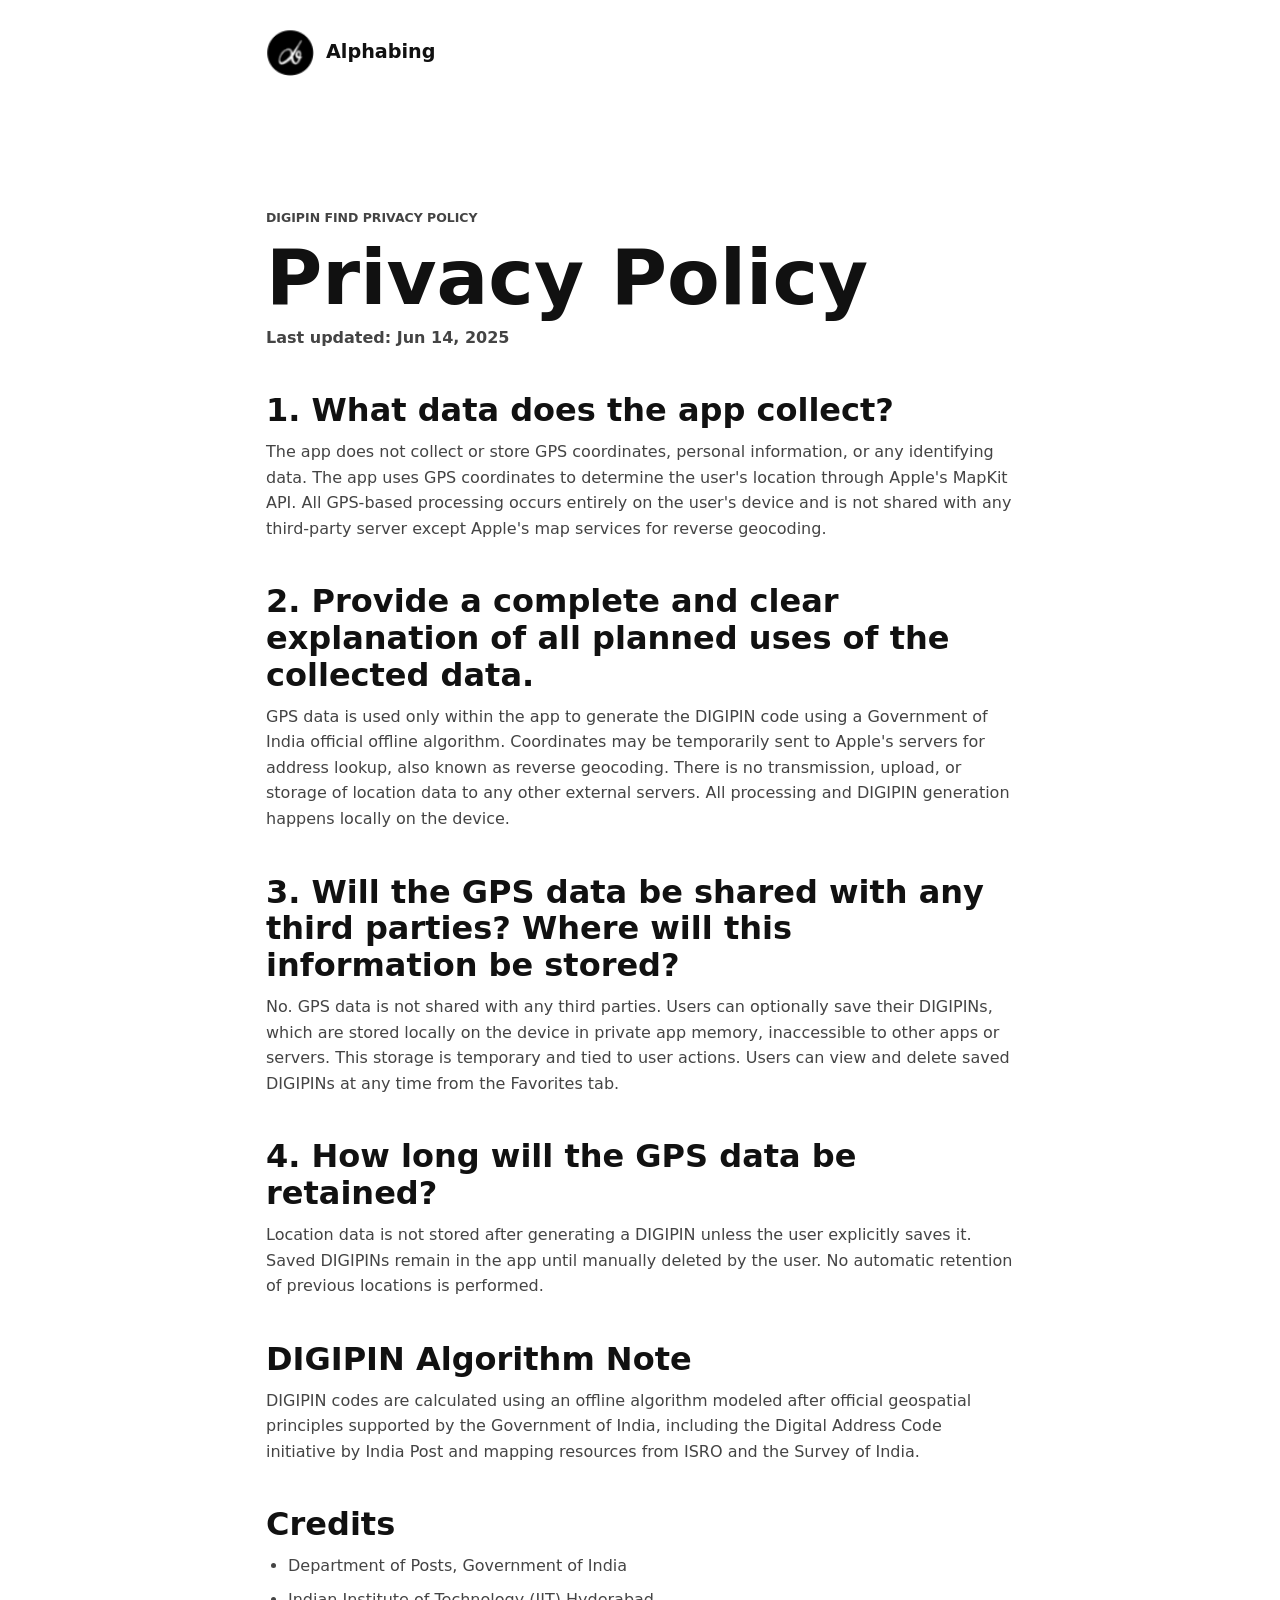
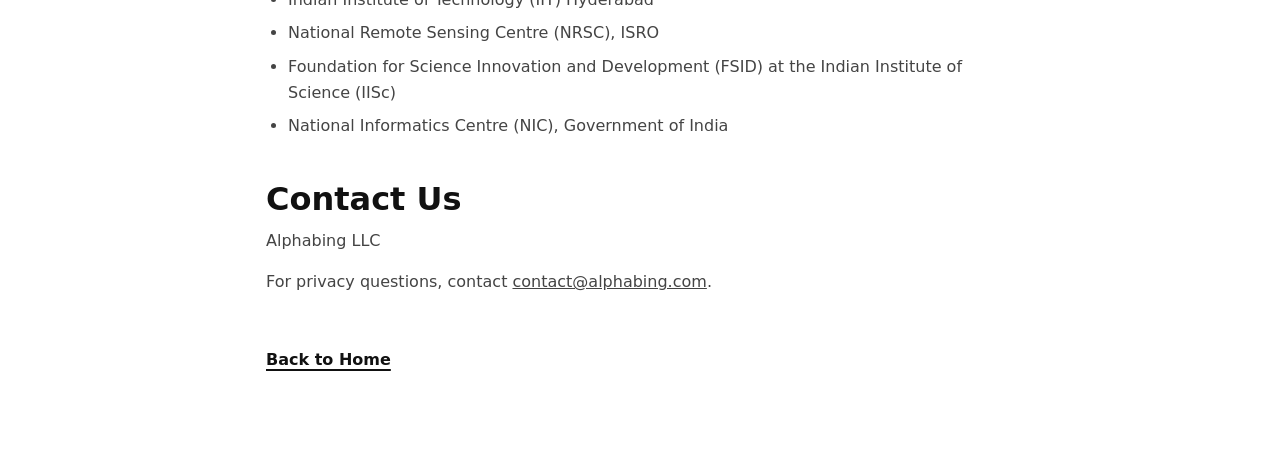
==== digipinfind-privacy/index.html @ 63176370 "Initial website upload" ====
<!doctype html>
<html lang="en">
  <head>
    <meta charset="utf-8">
    <meta name="viewport" content="width=device-width, initial-scale=1">
    <meta name="description" content="DigiPin privacy policy.">
    <title>DigiPin Privacy Policy</title>
    <link rel="stylesheet" href="../styles.css">
  </head>
  <body class="policy-page">
    <header class="policy-header">
      <a class="brand" href="../">
        <img src="../assets/logo.png" alt="" class="brand-logo">
        <span>Alphabing</span>
      </a>
    </header>
    <main class="policy-main">
      <p class="eyebrow">DigiPin Find Privacy Policy</p>
      <h1>Privacy Policy</h1>
      <p class="policy-updated">Last updated: Jun 14, 2025</p>

      <h2>1. What data does the app collect?</h2>
      <p>The app does not collect or store GPS coordinates, personal information, or any identifying data. The app uses GPS coordinates to determine the user's location through Apple's MapKit API. All GPS-based processing occurs entirely on the user's device and is not shared with any third-party server except Apple's map services for reverse geocoding.</p>

      <h2>2. Provide a complete and clear explanation of all planned uses of the collected data.</h2>
      <p>GPS data is used only within the app to generate the DIGIPIN code using a Government of India official offline algorithm. Coordinates may be temporarily sent to Apple's servers for address lookup, also known as reverse geocoding. There is no transmission, upload, or storage of location data to any other external servers. All processing and DIGIPIN generation happens locally on the device.</p>

      <h2>3. Will the GPS data be shared with any third parties? Where will this information be stored?</h2>
      <p>No. GPS data is not shared with any third parties. Users can optionally save their DIGIPINs, which are stored locally on the device in private app memory, inaccessible to other apps or servers. This storage is temporary and tied to user actions. Users can view and delete saved DIGIPINs at any time from the Favorites tab.</p>

      <h2>4. How long will the GPS data be retained?</h2>
      <p>Location data is not stored after generating a DIGIPIN unless the user explicitly saves it. Saved DIGIPINs remain in the app until manually deleted by the user. No automatic retention of previous locations is performed.</p>

      <h2>DIGIPIN Algorithm Note</h2>
      <p>DIGIPIN codes are calculated using an offline algorithm modeled after official geospatial principles supported by the Government of India, including the Digital Address Code initiative by India Post and mapping resources from ISRO and the Survey of India.</p>

      <h2>Credits</h2>
      <ul class="policy-list">
        <li>Department of Posts, Government of India</li>
        <li>Indian Institute of Technology (IIT) Hyderabad</li>
        <li>National Remote Sensing Centre (NRSC), ISRO</li>
        <li>Foundation for Science Innovation and Development (FSID) at the Indian Institute of Science (IISc)</li>
        <li>National Informatics Centre (NIC), Government of India</li>
      </ul>

      <h2>Contact Us</h2>
      <p>Alphabing LLC</p>
      <p>For privacy questions, contact <a href="mailto:contact@alphabing.com">contact@alphabing.com</a>.</p>

      <a class="policy-home" href="../">Back to Home</a>
    </main>
  </body>
</html>
---- styles.css ----
:root {
  --bg: #ffffff;
  --text: #111111;
  --muted: #666666;
  --line: #e8e8e8;
  --soft: #f7f7f5;
  --accent: #0b0b0b;
  --max-width: 1120px;
}

* {
  box-sizing: border-box;
}

html {
  scroll-behavior: smooth;
}

body {
  margin: 0;
  background: var(--bg);
  color: var(--text);
  font-family: Inter, ui-sans-serif, system-ui, -apple-system, BlinkMacSystemFont, "Segoe UI", sans-serif;
  line-height: 1.6;
}

img {
  display: block;
  max-width: 100%;
}

a {
  color: inherit;
}

.site-header {
  position: sticky;
  top: 0;
  z-index: 20;
  display: flex;
  align-items: center;
  justify-content: space-between;
  min-height: 72px;
  padding: 14px clamp(20px, 5vw, 56px);
  background: rgba(255, 255, 255, 0.94);
  border-bottom: 1px solid var(--line);
  backdrop-filter: blur(14px);
}

.brand {
  display: inline-flex;
  align-items: center;
  gap: 12px;
  font-size: 1.2rem;
  font-weight: 800;
  text-decoration: none;
}

.brand-logo {
  width: 48px;
  height: 48px;
}

.footer-logo {
  width: 42px;
  height: 42px;
}

.site-nav {
  display: flex;
  align-items: center;
  gap: clamp(14px, 2vw, 28px);
  color: #333333;
  font-size: 0.94rem;
  font-weight: 650;
}

.site-nav a {
  text-decoration: none;
}

.site-nav a:hover {
  color: #000000;
}

.nav-toggle {
  display: none;
  width: 44px;
  height: 44px;
  padding: 0;
  border: 1px solid var(--line);
  border-radius: 8px;
  background: #ffffff;
}

.nav-toggle span {
  display: block;
  width: 20px;
  height: 2px;
  margin: 5px auto;
  background: #111111;
}

.section {
  max-width: var(--max-width);
  margin: 0 auto;
  padding: clamp(72px, 10vw, 128px) clamp(20px, 5vw, 56px);
  scroll-margin-top: 88px;
}

.hero {
  display: grid;
  grid-template-columns: minmax(0, 1.03fr) minmax(280px, 0.97fr);
  align-items: center;
  gap: clamp(40px, 7vw, 88px);
  min-height: calc(100vh - 72px);
}

.hero-content {
  max-width: 690px;
}

.eyebrow {
  margin: 0 0 14px;
  color: var(--muted);
  font-size: 0.78rem;
  font-weight: 800;
  letter-spacing: 0;
  text-transform: uppercase;
}

h1,
h2,
h3,
p {
  margin-top: 0;
}

h1 {
  margin-bottom: 24px;
  font-size: clamp(3rem, 7vw, 6.7rem);
  line-height: 0.95;
  letter-spacing: 0;
  overflow-wrap: normal;
  word-break: normal;
}

h2 {
  margin-bottom: 18px;
  font-size: clamp(2rem, 4.4vw, 4.2rem);
  line-height: 1;
  letter-spacing: 0;
}

h3 {
  margin-bottom: 8px;
  font-size: 1.15rem;
  line-height: 1.2;
}

.hero-subtitle {
  max-width: 560px;
  margin-bottom: 32px;
  color: #3d3d3d;
  font-size: clamp(1.1rem, 2vw, 1.45rem);
}

.button {
  display: inline-flex;
  align-items: center;
  justify-content: center;
  min-height: 48px;
  padding: 0 24px;
  border-radius: 8px;
  background: var(--accent);
  color: #ffffff;
  font-weight: 750;
  text-decoration: none;
}

.button:hover,
.button:focus-visible {
  background: #333333;
}

.hero-visual {
  display: grid;
  place-items: center;
  transform: translate(clamp(0px, 8vw, 200px), clamp(-120px, -6vw, -48px));
}

.hero-visual img {
  width: min(100%, 520px);
  filter: drop-shadow(0 26px 44px rgba(0, 0, 0, 0.12));
}

.section-heading {
  max-width: 790px;
  margin-bottom: 42px;
}

.section-heading.centered,
.section-summary {
  margin-left: auto;
  margin-right: auto;
  text-align: center;
}

.section-summary {
  max-width: 680px;
  color: #333333;
  font-size: 1.1rem;
}

.split {
  display: grid;
  grid-template-columns: repeat(2, minmax(0, 1fr));
  gap: 28px;
  color: #333333;
  font-size: 1.08rem;
}

.soft {
  max-width: none;
  background: var(--soft);
}

.soft > * {
  max-width: var(--max-width);
  margin-left: auto;
  margin-right: auto;
}

.app-grid {
  display: grid;
  grid-template-columns: repeat(3, minmax(0, 1fr));
  gap: 18px;
}

.app-card {
  display: flex;
  flex-direction: column;
  padding: 22px;
  background: #ffffff;
  border: 1px solid var(--line);
  border-radius: 8px;
}

.app-card img {
  width: 86px;
  height: 86px;
  margin-bottom: 22px;
  border-radius: 22px;
  object-fit: cover;
}

.app-card p {
  flex: 1;
  color: var(--muted);
}

.app-card a,
.feature-card a,
.text-link {
  color: #111111;
  font-weight: 800;
  text-decoration-thickness: 2px;
  text-underline-offset: 4px;
}

.card-links {
  display: flex;
  align-items: center;
  flex-wrap: wrap;
  gap: 14px;
}

.card-links .secondary-link,
.secondary-link {
  color: var(--muted);
  font-size: 0.85rem;
  font-weight: 700;
  text-decoration-thickness: 1px;
}

.feature-card .secondary-link {
  color: #b8b8b8;
}

.approach-grid {
  display: grid;
  grid-template-columns: repeat(3, minmax(0, 1fr));
  gap: 30px;
}

.approach-grid > div {
  padding-top: 24px;
  border-top: 2px solid #111111;
}

.step {
  display: block;
  margin-bottom: 28px;
  color: var(--muted);
  font-size: 0.85rem;
  font-weight: 800;
}

.dark {
  max-width: none;
  background: #111111;
  color: #ffffff;
}

.dark > * {
  max-width: var(--max-width);
  margin-left: auto;
  margin-right: auto;
}

.dark .eyebrow,
.dark p {
  color: #cfcfcf;
}

.feature-grid {
  display: grid;
  grid-template-columns: repeat(2, minmax(0, 1fr));
  gap: 22px;
}

.feature-card {
  display: grid;
  grid-template-columns: 96px 1fr;
  gap: 20px;
  align-items: center;
  padding: 22px;
  border: 1px solid #333333;
  border-radius: 8px;
  background: #191919;
}

.feature-card img {
  width: 96px;
  height: 96px;
  border-radius: 22px;
  object-fit: cover;
}

.feature-card a {
  color: #ffffff;
}

.store-badges {
  display: flex;
  align-items: center;
  flex-wrap: wrap;
  gap: 10px;
  margin-top: 18px;
}

.store-badge {
  display: inline-flex;
  width: 135px;
  height: 40px;
  line-height: 0;
}

.store-badge img {
  width: 100%;
  height: 100%;
  border-radius: 0;
  object-fit: contain;
}

.google-play-badge {
  width: 135px;
}

.arvr-link {
  display: inline-flex;
  align-items: center;
  justify-content: center;
  width: 42px;
  height: 40px;
  border: 1px solid #4b4b4b;
  border-radius: 8px;
  color: #ffffff;
  background: #242424;
  font-family: ui-sans-serif, system-ui, -apple-system, BlinkMacSystemFont, "Segoe UI", sans-serif;
  font-size: 1.48rem;
  font-weight: 400;
  line-height: 1;
  text-decoration: none;
}

.arvr-link span {
  transform: translateY(-1px);
}

.privacy {
  text-align: center;
}

.privacy .section-heading {
  margin-left: auto;
  margin-right: auto;
}

.privacy p {
  max-width: 640px;
  margin: 0 auto 20px;
  color: var(--muted);
}

.privacy-link-grid {
  display: flex;
  justify-content: center;
  flex-wrap: wrap;
  gap: 12px 22px;
  max-width: 720px;
  margin: 0 auto;
}

.site-footer {
  display: flex;
  align-items: center;
  justify-content: space-between;
  gap: 24px;
  padding: 32px clamp(20px, 5vw, 56px);
  border-top: 1px solid var(--line);
  color: var(--muted);
}

.site-footer > div:first-child {
  display: flex;
  align-items: center;
  gap: 14px;
}

.site-footer p {
  margin: 0;
}

.social-links {
  display: flex;
  gap: 10px;
}

.social-links a {
  display: grid;
  place-items: center;
  width: 42px;
  height: 42px;
  border-radius: 8px;
  background: #111111;
}

.social-links img {
  width: 24px;
  height: 24px;
  object-fit: contain;
}

@media (max-width: 860px) {
  .nav-toggle {
    display: block;
  }

  .site-nav {
    position: absolute;
    top: 72px;
    left: 0;
    right: 0;
    display: none;
    flex-direction: column;
    align-items: stretch;
    gap: 0;
    padding: 10px 20px 18px;
    background: #ffffff;
    border-bottom: 1px solid var(--line);
  }

  .site-nav.is-open {
    display: flex;
  }

  .site-nav a {
    padding: 12px 0;
  }

  .hero,
  .split,
  .app-grid,
  .approach-grid,
  .feature-grid {
    grid-template-columns: 1fr;
  }

  .hero {
    min-height: auto;
    padding-top: 72px;
  }

  .hero-visual {
    transform: none;
  }
}

@media (max-width: 560px) {
  .site-header {
    min-height: 64px;
  }

  .site-nav {
    top: 64px;
  }

  .brand span {
    font-size: 1rem;
  }

  .brand-logo {
    width: 36px;
    height: 36px;
  }

  h1 {
    font-size: 3rem;
  }

  .section {
    padding-top: 64px;
    padding-bottom: 64px;
  }

  .feature-card {
    grid-template-columns: 72px 1fr;
  }

  .feature-card img {
    width: 72px;
    height: 72px;
    border-radius: 18px;
  }

  .site-footer {
    align-items: flex-start;
    flex-direction: column;
  }

}

.policy-page {
  min-height: 100vh;
  background: #ffffff;
}

.policy-header {
  max-width: 860px;
  margin: 0 auto;
  padding: 28px clamp(20px, 5vw, 56px);
}

.policy-header .brand {
  width: fit-content;
}

.policy-main {
  max-width: 860px;
  margin: 0 auto;
  padding: clamp(48px, 8vw, 96px) clamp(20px, 5vw, 56px);
}

.policy-main h1 {
  margin-bottom: 10px;
  font-size: clamp(2.6rem, 6vw, 5.2rem);
}

.policy-main h2 {
  margin-top: 42px;
  margin-bottom: 10px;
  font-size: clamp(1.35rem, 3vw, 2rem);
  line-height: 1.15;
}

.policy-updated {
  color: var(--muted);
  font-weight: 700;
}

.policy-summary {
  margin: 34px 0 8px;
  padding: 22px;
  border: 1px solid var(--line);
  border-radius: 8px;
  background: var(--soft);
  color: #222222;
  font-size: 1.08rem;
}

.policy-main p {
  color: #444444;
}

.policy-list {
  margin: 0;
  padding-left: 22px;
  color: #444444;
}

.policy-list li + li {
  margin-top: 8px;
}

.policy-home {
  display: inline-flex;
  margin-top: 36px;
  font-weight: 800;
  text-decoration-thickness: 2px;
  text-underline-offset: 4px;
}
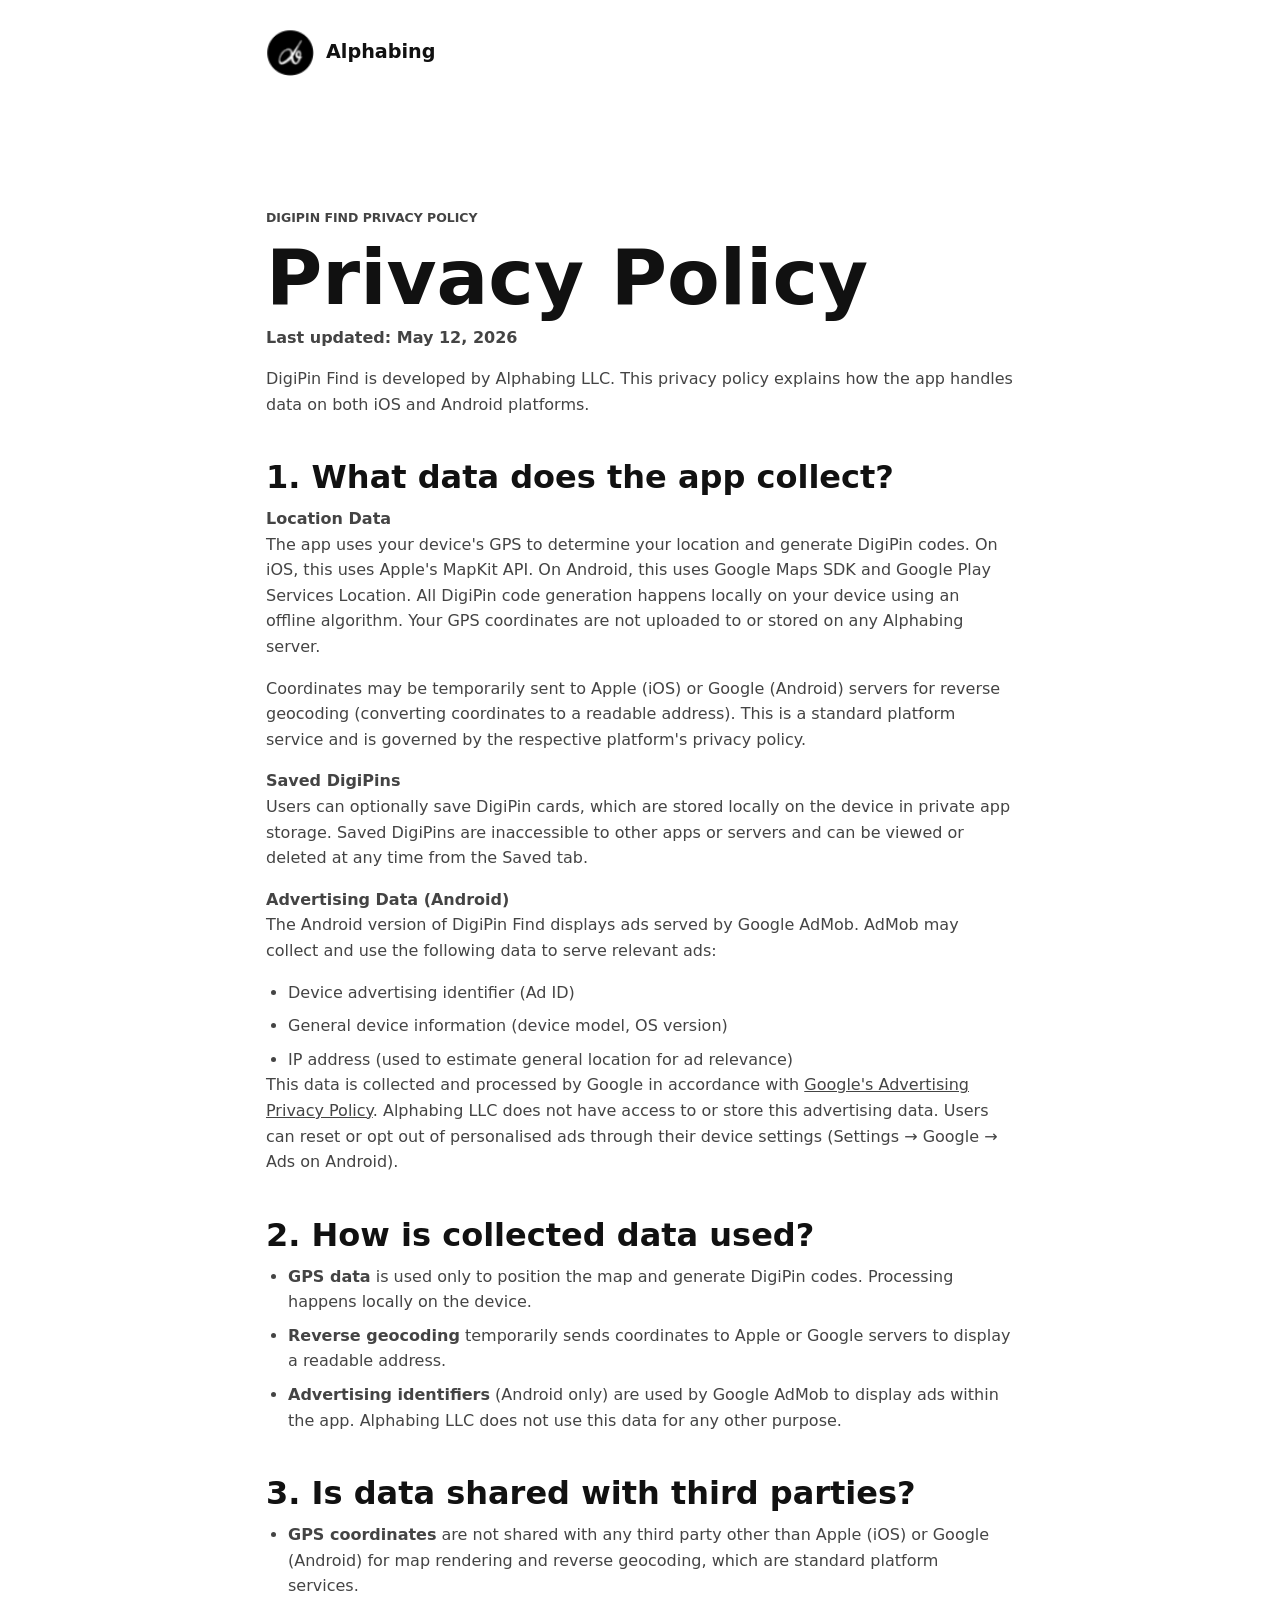
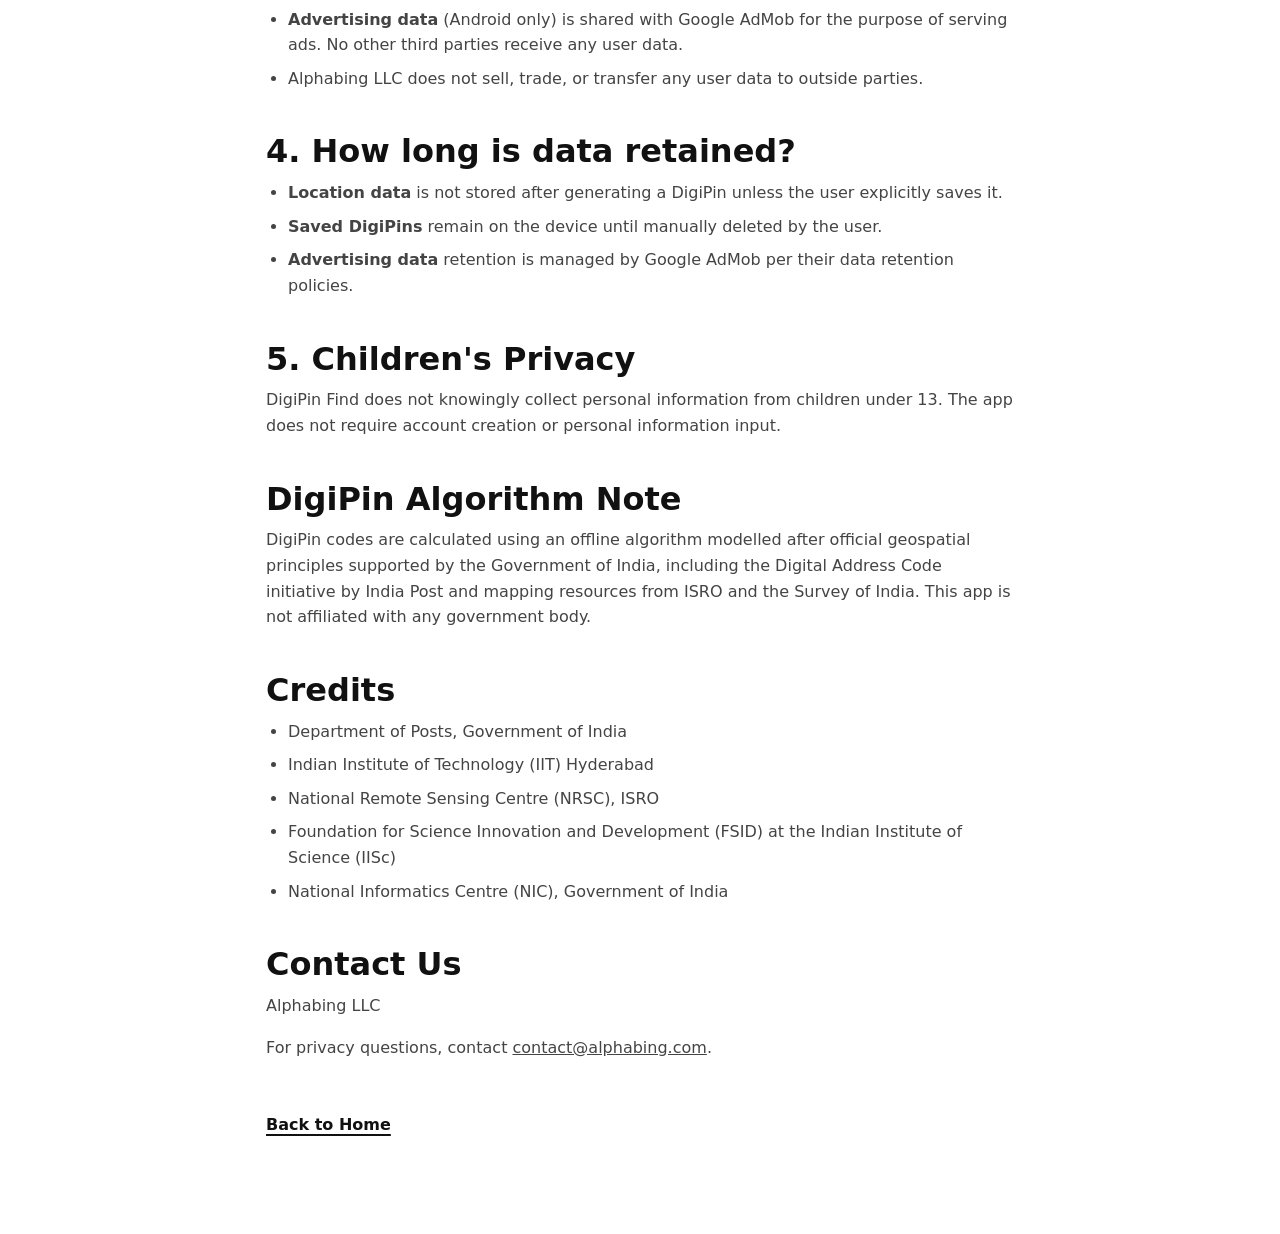
==== commit e2741a5f: "Update privacy policy for v2.2 — add AdMob and Android disclosures" ====
--- a/digipinfind-privacy/index.html
+++ b/digipinfind-privacy/index.html
@@ -3,8 +3,8 @@
   <head>
     <meta charset="utf-8">
     <meta name="viewport" content="width=device-width, initial-scale=1">
-    <meta name="description" content="DigiPin privacy policy.">
-    <title>DigiPin Privacy Policy</title>
+    <meta name="description" content="DigiPin Find privacy policy.">
+    <title>DigiPin Find — Privacy Policy</title>
     <link rel="stylesheet" href="../styles.css">
   </head>
   <body class="policy-page">
@@ -17,22 +17,62 @@
     <main class="policy-main">
       <p class="eyebrow">DigiPin Find Privacy Policy</p>
       <h1>Privacy Policy</h1>
-      <p class="policy-updated">Last updated: Jun 14, 2025</p>
+      <p class="policy-updated">Last updated: May 12, 2026</p>
+
+      <p>DigiPin Find is developed by Alphabing LLC. This privacy policy explains how the app handles data on both iOS and Android platforms.</p>
 
       <h2>1. What data does the app collect?</h2>
-      <p>The app does not collect or store GPS coordinates, personal information, or any identifying data. The app uses GPS coordinates to determine the user's location through Apple's MapKit API. All GPS-based processing occurs entirely on the user's device and is not shared with any third-party server except Apple's map services for reverse geocoding.</p>
 
-      <h2>2. Provide a complete and clear explanation of all planned uses of the collected data.</h2>
-      <p>GPS data is used only within the app to generate the DIGIPIN code using a Government of India official offline algorithm. Coordinates may be temporarily sent to Apple's servers for address lookup, also known as reverse geocoding. There is no transmission, upload, or storage of location data to any other external servers. All processing and DIGIPIN generation happens locally on the device.</p>
+      <p><strong>Location Data</strong><br>
+      The app uses your device's GPS to determine your location and generate DigiPin codes. On iOS, this uses Apple's MapKit API. On Android, this uses Google Maps SDK and Google Play Services Location. All DigiPin code generation happens locally on your device using an offline algorithm. Your GPS coordinates are not uploaded to or stored on any Alphabing server.</p>
 
-      <h2>3. Will the GPS data be shared with any third parties? Where will this information be stored?</h2>
-      <p>No. GPS data is not shared with any third parties. Users can optionally save their DIGIPINs, which are stored locally on the device in private app memory, inaccessible to other apps or servers. This storage is temporary and tied to user actions. Users can view and delete saved DIGIPINs at any time from the Favorites tab.</p>
+      <p>Coordinates may be temporarily sent to Apple (iOS) or Google (Android) servers for reverse geocoding (converting coordinates to a readable address). This is a standard platform service and is governed by the respective platform's privacy policy.</p>
 
-      <h2>4. How long will the GPS data be retained?</h2>
-      <p>Location data is not stored after generating a DIGIPIN unless the user explicitly saves it. Saved DIGIPINs remain in the app until manually deleted by the user. No automatic retention of previous locations is performed.</p>
+      <p><strong>Saved DigiPins</strong><br>
+      Users can optionally save DigiPin cards, which are stored locally on the device in private app storage. Saved DigiPins are inaccessible to other apps or servers and can be viewed or deleted at any time from the Saved tab.</p>
 
-      <h2>DIGIPIN Algorithm Note</h2>
-      <p>DIGIPIN codes are calculated using an offline algorithm modeled after official geospatial principles supported by the Government of India, including the Digital Address Code initiative by India Post and mapping resources from ISRO and the Survey of India.</p>
+      <p><strong>Advertising Data (Android)</strong><br>
+      The Android version of DigiPin Find displays ads served by Google AdMob. AdMob may collect and use the following data to serve relevant ads:</p>
+
+      <ul class="policy-list">
+        <li>Device advertising identifier (Ad ID)</li>
+        <li>General device information (device model, OS version)</li>
+        <li>IP address (used to estimate general location for ad relevance)</li>
+      </ul>
+
+      <p>This data is collected and processed by Google in accordance with <a href="https://policies.google.com/technologies/ads">Google's Advertising Privacy Policy</a>. Alphabing LLC does not have access to or store this advertising data. Users can reset or opt out of personalised ads through their device settings (Settings &rarr; Google &rarr; Ads on Android).</p>
+
+      <h2>2. How is collected data used?</h2>
+
+      <ul class="policy-list">
+        <li><strong>GPS data</strong> is used only to position the map and generate DigiPin codes. Processing happens locally on the device.</li>
+        <li><strong>Reverse geocoding</strong> temporarily sends coordinates to Apple or Google servers to display a readable address.</li>
+        <li><strong>Advertising identifiers</strong> (Android only) are used by Google AdMob to display ads within the app. Alphabing LLC does not use this data for any other purpose.</li>
+      </ul>
+
+      <h2>3. Is data shared with third parties?</h2>
+
+      <ul class="policy-list">
+        <li><strong>GPS coordinates</strong> are not shared with any third party other than Apple (iOS) or Google (Android) for map rendering and reverse geocoding, which are standard platform services.</li>
+        <li><strong>Advertising data</strong> (Android only) is shared with Google AdMob for the purpose of serving ads. No other third parties receive any user data.</li>
+        <li>Alphabing LLC does not sell, trade, or transfer any user data to outside parties.</li>
+      </ul>
+
+      <h2>4. How long is data retained?</h2>
+
+      <ul class="policy-list">
+        <li><strong>Location data</strong> is not stored after generating a DigiPin unless the user explicitly saves it.</li>
+        <li><strong>Saved DigiPins</strong> remain on the device until manually deleted by the user.</li>
+        <li><strong>Advertising data</strong> retention is managed by Google AdMob per their data retention policies.</li>
+      </ul>
+
+      <h2>5. Children's Privacy</h2>
+
+      <p>DigiPin Find does not knowingly collect personal information from children under 13. The app does not require account creation or personal information input.</p>
+
+      <h2>DigiPin Algorithm Note</h2>
+
+      <p>DigiPin codes are calculated using an offline algorithm modelled after official geospatial principles supported by the Government of India, including the Digital Address Code initiative by India Post and mapping resources from ISRO and the Survey of India. This app is not affiliated with any government body.</p>
 
       <h2>Credits</h2>
       <ul class="policy-list">
